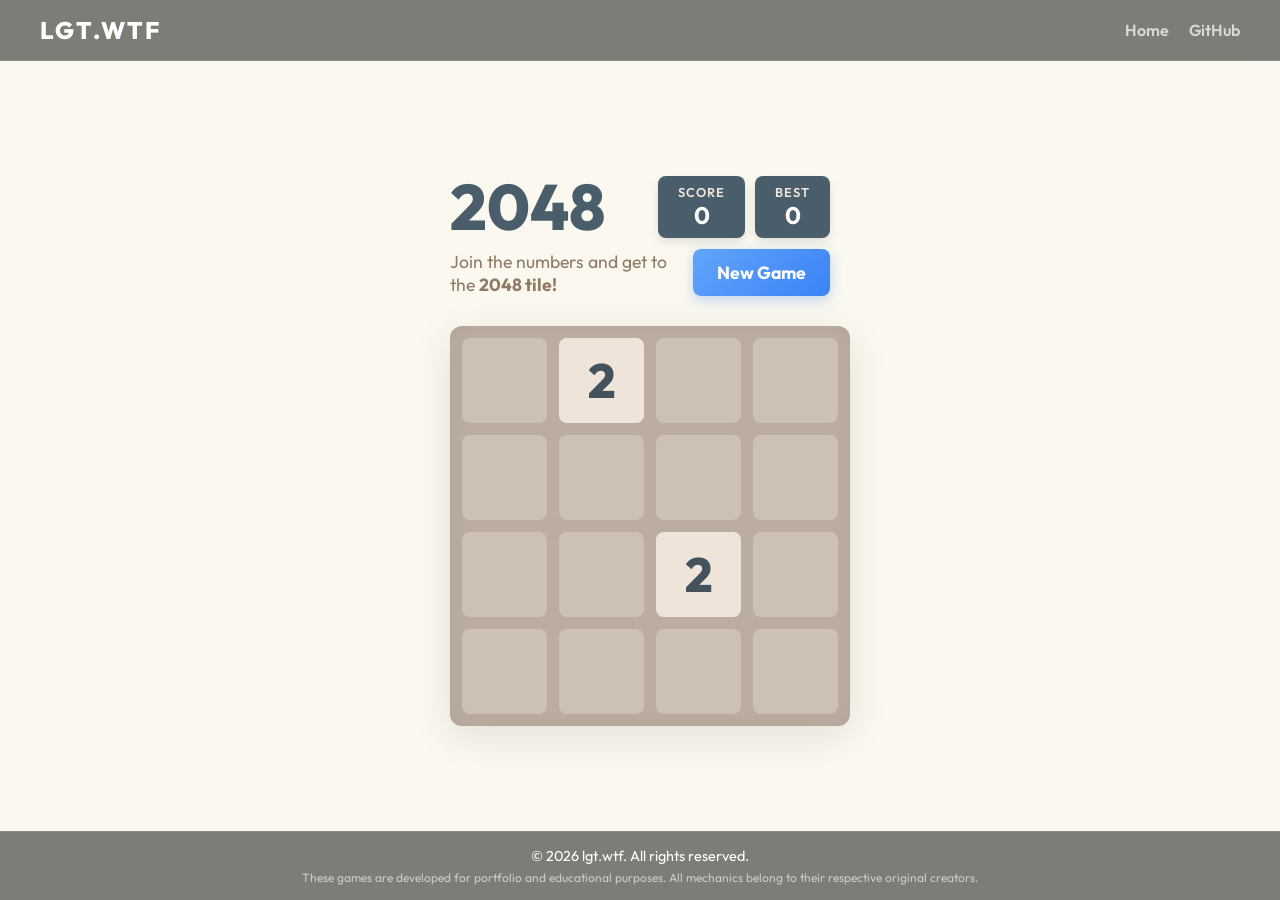
==== game/2048/index.html @ faa3592d "feat: setup scalable LGT Games Portal with Tetris, Hitori, and 2048" ====
<!DOCTYPE html>
<html lang="en">
<head>
    <meta charset="UTF-8">
    <meta name="viewport" content="width=device-width, initial-scale=1.0">
    <title>2048 Vibrant</title>
    <link href="https://fonts.googleapis.com/css2?family=Outfit:wght@400;600;700;800&display=swap" rel="stylesheet">
    <link rel="stylesheet" href="style.css">
</head>
<body>
    <div class="container">
        <header>
            <div class="header-top">
                <h1 class="title">2048</h1>
                <div class="scores">
                    <div class="score-box">
                        <span class="score-label">SCORE</span>
                        <span id="score" class="score-value">0</span>
                    </div>
                    <div class="score-box">
                        <span class="score-label">BEST</span>
                        <span id="best-score" class="score-value">0</span>
                    </div>
                </div>
            </div>
            <div class="header-bottom">
                <p class="desc">Join the numbers and get to the <strong>2048 tile!</strong></p>
                <button id="restart-btn" class="primary-btn">New Game</button>
            </div>
        </header>

        <main class="game-container">
            <div class="grid-bg" id="grid-bg">
                <!-- Injected by JS -->
            </div>
            <div class="tile-container" id="tile-container">
                <!-- Tiles injected by JS -->
            </div>
            <div class="game-message hidden" id="game-message">
                <h2 id="msg-text">Game Over!</h2>
                <div class="msg-actions">
                    <button id="retry-btn" class="primary-btn">Try again</button>
                    <button class="primary-btn hidden" id="keep-playing-btn">Keep going</button>
                </div>
            </div>
        </main>
    </div>

    <script src="js/game.js"></script>
    <script src="/shared/layout.js"></script>
</body>
</html>
---- game/2048/style.css ----
:root {
    --bg-color: #faf8ef;
    --text-dark: #43525d;
    --text-light: #ffffff;
    
    --grid-bg: #bbada0;
    --cell-empty: rgba(238, 228, 218, 0.35);
    
    --board-size: 400px;
    --cell-size: 85px;
    --gap-size: 12px;
}

* {
    box-sizing: border-box;
    margin: 0;
    padding: 0;
    user-select: none;
    font-family: 'Outfit', sans-serif;
}

body {
    background-color: var(--bg-color);
    color: var(--text-dark);
    display: flex;
    justify-content: center;
    align-items: center;
    min-height: 100vh;
    touch-action: none; /* Prevent scrolling down on mobile swipes */
}

.container {
    width: var(--board-size);
    display: flex;
    flex-direction: column;
    gap: 30px;
    padding: 10px;
}

/* Header */
.header-top {
    display: flex;
    justify-content: space-between;
    align-items: center;
}

.title {
    font-size: 4rem;
    font-weight: 800;
    color: #4a5d6a;
    line-height: 1;
}

.scores {
    display: flex;
    gap: 10px;
}

.score-box {
    background: #4a5d6a;
    padding: 8px 20px;
    border-radius: 8px;
    display: flex;
    flex-direction: column;
    align-items: center;
    color: white;
    box-shadow: 0 4px 10px rgba(0,0,0,0.1);
}

.score-label {
    font-size: 0.8rem;
    font-weight: 600;
    letter-spacing: 1px;
    color: #eee4da;
    text-transform: uppercase;
}

.score-value {
    font-size: 1.5rem;
    font-weight: 700;
}

.header-bottom {
    display: flex;
    justify-content: space-between;
    align-items: flex-end;
    margin-top: 10px;
}

.desc {
    font-size: 1.1rem;
    color: #8f7a66;
    max-width: 60%;
}

.primary-btn {
    background: linear-gradient(135deg, #60a5fa 0%, #3b82f6 100%);
    color: white;
    border: none;
    border-radius: 8px;
    padding: 12px 24px;
    font-size: 1.1rem;
    font-weight: 700;
    cursor: pointer;
    box-shadow: 0 4px 12px rgba(59, 130, 246, 0.3);
    transition: transform 0.1s, box-shadow 0.1s;
}

.primary-btn:hover {
    transform: translateY(-2px);
    box-shadow: 0 6px 16px rgba(59, 130, 246, 0.4);
}
.primary-btn:active {
    transform: translateY(0);
}

/* Game Area */
.game-container {
    position: relative;
    background: var(--grid-bg);
    padding: var(--gap-size);
    border-radius: 12px;
    width: var(--board-size);
    height: var(--board-size);
    box-shadow: inset 0 0 20px rgba(0,0,0,0.05), 0 10px 40px rgba(0,0,0,0.1);
}

.grid-bg {
    display: grid;
    grid-template-columns: repeat(4, 1fr);
    grid-template-rows: repeat(4, 1fr);
    gap: var(--gap-size);
    width: 100%;
    height: 100%;
}

.grid-cell {
    background: var(--cell-empty);
    border-radius: 8px;
    width: 100%;
    height: 100%;
}

.tile-container {
    position: absolute;
    top: var(--gap-size);
    left: var(--gap-size);
    width: 100%;
    height: 100%;
    z-index: 10;
}

.tile {
    position: absolute;
    width: var(--cell-size);
    height: var(--cell-size);
    border-radius: 8px;
    display: flex;
    justify-content: center;
    align-items: center;
    font-weight: 800;
    font-size: 2.8rem;
    color: var(--text-light);
    /* The sliding animation happens on the root wrapper */
    transition: transform 150ms ease-in-out;
    transform-origin: center;
}

.tile-inner {
    width: 100%;
    height: 100%;
    border-radius: 8px;
    display: flex;
    justify-content: center;
    align-items: center;
    animation: appear 200ms ease-out forwards;
}

.tile.merged .tile-inner {
    animation: pop 200ms ease-in-out forwards;
}

@keyframes appear {
    0% { transform: scale(0); opacity: 0; }
    100% { transform: scale(1); opacity: 1; }
}

@keyframes pop {
    0% { transform: scale(1); }
    50% { transform: scale(1.15); }
    100% { transform: scale(1); }
}

/* Tile Gradients & Styling */
.tile-2 .tile-inner { background: #eee4da; color: var(--text-dark); font-size: 3rem;}
.tile-4 .tile-inner { background: #ede0c8; color: var(--text-dark); font-size: 3rem;}
.tile-8 .tile-inner { background: linear-gradient(135deg, #f2b179 0%, #f59563 100%); font-size: 3rem; box-shadow: 0 4px 10px rgba(242, 177, 121, 0.4);}
.tile-16 .tile-inner { background: linear-gradient(135deg, #f59563 0%, #ec674c 100%); font-size: 2.8rem; box-shadow: 0 4px 10px rgba(236, 103, 76, 0.4);}
.tile-32 .tile-inner { background: linear-gradient(135deg, #f67c5f 0%, #f1604a 100%); font-size: 2.8rem; box-shadow: 0 4px 10px rgba(246, 124, 95, 0.4);}
.tile-64 .tile-inner { background: linear-gradient(135deg, #f65e3b 0%, #eb4121 100%); font-size: 2.8rem; box-shadow: 0 4px 10px rgba(246, 94, 59, 0.4);}
.tile-128 .tile-inner { background: linear-gradient(135deg, #edcf72 0%, #edc22e 100%); font-size: 2.4rem; box-shadow: 0 0 30px 10px rgba(243, 215, 116, 0.4), inset 0 0 0 1px rgba(255,255,255,0.2);}
.tile-256 .tile-inner { background: linear-gradient(135deg, #edcc61 0%, #ebba0a 100%); font-size: 2.4rem; box-shadow: 0 0 30px 10px rgba(243, 215, 116, 0.5), inset 0 0 0 1px rgba(255,255,255,0.2);}
.tile-512 .tile-inner { background: linear-gradient(135deg, #edc850 0%, #e8ae0f 100%); font-size: 2.4rem; box-shadow: 0 0 30px 10px rgba(243, 215, 116, 0.6), inset 0 0 0 1px rgba(255,255,255,0.2);}
.tile-1024 .tile-inner { background: linear-gradient(135deg, #edc53f 0%, #e6a014 100%); font-size: 2rem; box-shadow: 0 0 30px 10px rgba(243, 215, 116, 0.7), inset 0 0 0 1px rgba(255,255,255,0.2);}
.tile-2048 .tile-inner { background: linear-gradient(135deg, #edc22e 0%, #d88902 100%); font-size: 2rem; box-shadow: 0 0 30px 10px rgba(243, 215, 116, 0.8), inset 0 0 0 1px rgba(255,255,255,0.2);}
.tile-super .tile-inner { background: linear-gradient(135deg, #3c3a32 0%, #201f18 100%); font-size: 1.8rem; box-shadow: 0 4px 10px rgba(60, 58, 50, 0.8);}

/* Message Overlay */
.game-message {
    position: absolute;
    top: 0; left: 0; right: 0; bottom: 0;
    background: rgba(238, 228, 218, 0.73);
    backdrop-filter: blur(4px);
    z-index: 100;
    display: flex;
    flex-direction: column;
    justify-content: center;
    align-items: center;
    border-radius: 12px;
    animation: fadeIn 300ms ease;
    gap: 20px;
}

.game-message.hidden {
    display: none;
}

.game-message h2 {
    font-size: 4rem;
    font-weight: 800;
    color: #4a5d6a;
    line-height: 1;
    text-shadow: 0 4px 10px rgba(0,0,0,0.1);
}

.game-message .msg-actions {
    display: flex;
    gap: 15px;
}
.game-message .msg-actions .hidden {
    display: none;
}

@media (max-width: 450px) {
    :root {
        --board-size: 310px;
        --cell-size: 61px;
        --gap-size: 10px;
    }
    .title { font-size: 3rem; }
    .desc { font-size: 1rem; max-width: 60%; }
    .game-message h2 { font-size: 3rem; }
    .tile { font-size: 2rem; }
    .tile-128 .tile-inner, .tile-256 .tile-inner, .tile-512 .tile-inner { font-size: 1.6rem; }
    .tile-1024 .tile-inner, .tile-2048 .tile-inner { font-size: 1.4rem; }
    .primary-btn { padding: 10px 18px; font-size: 1rem; }
}
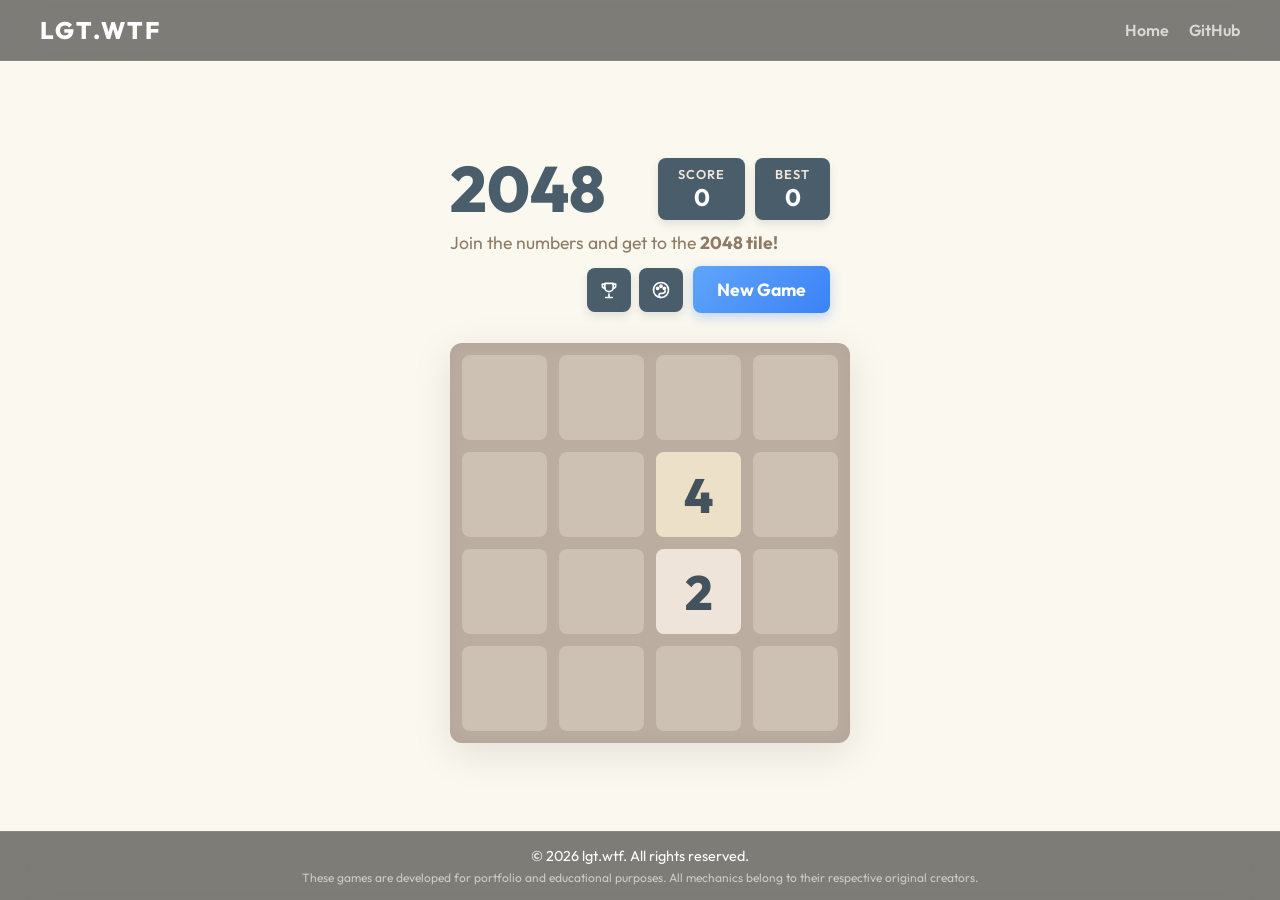
==== commit 89d2264c: "feat: shared theme picker and local score records for all games Adds shared/lgt-kit.{js,css}: a them" ====
--- a/game/2048/index.html
+++ b/game/2048/index.html
@@ -2,6 +2,7 @@
 <html lang="en">
 <head>
     <meta charset="UTF-8">
+    <meta name="version" content="1.1.0">
     <meta name="viewport" content="width=device-width, initial-scale=1.0">
     <title>2048 Vibrant</title>
     <link href="https://fonts.googleapis.com/css2?family=Outfit:wght@400;600;700;800&display=swap" rel="stylesheet">
@@ -25,7 +26,10 @@
             </div>
             <div class="header-bottom">
                 <p class="desc">Join the numbers and get to the <strong>2048 tile!</strong></p>
-                <button id="restart-btn" class="primary-btn">New Game</button>
+                <div class="actions">
+                    <span data-lgt-kit></span>
+                    <button id="restart-btn" class="primary-btn">New Game</button>
+                </div>
             </div>
         </header>
 
@@ -38,6 +42,7 @@
             </div>
             <div class="game-message hidden" id="game-message">
                 <h2 id="msg-text">Game Over!</h2>
+                <p id="msg-sub" class="msg-sub hidden"></p>
                 <div class="msg-actions">
                     <button id="retry-btn" class="primary-btn">Try again</button>
                     <button class="primary-btn hidden" id="keep-playing-btn">Keep going</button>
@@ -46,6 +51,7 @@
         </main>
     </div>
 
+    <script src="/shared/lgt-kit.js"></script>
     <script src="js/game.js"></script>
     <script src="/shared/layout.js"></script>
 </body>
--- a/game/2048/style.css
+++ b/game/2048/style.css
@@ -9,6 +9,11 @@
     --board-size: 400px;
     --cell-size: 85px;
     --gap-size: 12px;
+
+    --font: 'Outfit', sans-serif;
+    /* kit (theme menu / records panel) in the original palette */
+    --kit-surface: #faf8ef; --kit-surface2: #eee4da; --kit-text: #43525d; --kit-muted: #8f7a66;
+    --kit-border: #d8ccbf; --kit-accent: #3b82f6; --kit-good: #3b9a6b; --kit-shadow: 0 14px 44px rgba(67, 82, 93, 0.25);
 }
 
 * {
@@ -16,7 +21,7 @@
     margin: 0;
     padding: 0;
     user-select: none;
-    font-family: 'Outfit', sans-serif;
+    font-family: var(--font);
 }
 
 body {
@@ -85,12 +90,30 @@
     justify-content: space-between;
     align-items: flex-end;
     margin-top: 10px;
-}
+    flex-wrap: wrap;
+    gap: 12px 10px;
+}
+
+.actions {
+    display: flex;
+    align-items: center;
+    gap: 10px;
+    margin-left: auto;
+}
+
+/* kit buttons (records / theme) in the original look: same slate as the score boxes */
+.actions .lgt-btn {
+    width: 44px; height: 44px;
+    background: #4a5d6a; color: #fff; border: none; border-radius: 8px;
+    box-shadow: 0 4px 10px rgba(0,0,0,0.1);
+}
+.actions .lgt-btn svg { width: 20px; height: 20px; }
+.actions .lgt-btn:hover { border-color: transparent; background: #5b707e; }
 
 .desc {
     font-size: 1.1rem;
     color: #8f7a66;
-    max-width: 60%;
+    max-width: none;
 }
 
 .primary-btn {
@@ -221,6 +244,15 @@
     gap: 20px;
 }
 
+.game-message .msg-sub {
+    margin-top: -6px;
+    font-size: 1.3rem;
+    font-weight: 700;
+    color: #8f7a66;
+}
+.game-message .msg-sub.is-best { color: #e8590c; }
+.game-message .msg-sub.hidden { display: none; }
+
 .game-message.hidden {
     display: none;
 }
@@ -244,14 +276,217 @@
 @media (max-width: 450px) {
     :root {
         --board-size: 310px;
-        --cell-size: 61px;
+        --cell-size: 65px; /* (310 - 2*10 - 3*10) / 4; was 61px, which left tiles off-grid */
         --gap-size: 10px;
     }
     .title { font-size: 3rem; }
-    .desc { font-size: 1rem; max-width: 60%; }
+    .desc { font-size: 1rem; max-width: none; }
     .game-message h2 { font-size: 3rem; }
     .tile { font-size: 2rem; }
     .tile-128 .tile-inner, .tile-256 .tile-inner, .tile-512 .tile-inner { font-size: 1.6rem; }
     .tile-1024 .tile-inner, .tile-2048 .tile-inner { font-size: 1.4rem; }
     .primary-btn { padding: 10px 18px; font-size: 1rem; }
-}
+    .actions .lgt-btn { width: 40px; height: 40px; }
+    .actions { gap: 8px; }
+    /* keep five/six-digit scores and 4096+ tiles inside a phone-width layout */
+    .header-top { gap: 8px; }
+    .title { font-size: 2.6rem; }
+    .scores { gap: 6px; min-width: 0; }
+    .score-box { padding: 6px 10px; }
+    .score-value { font-size: 1.15rem; }
+    .score-label { font-size: 0.7rem; }
+    .desc { text-wrap: balance; }
+    .tile-super .tile-inner { font-size: 1.2rem; }
+}
+
+/* =====================================================================
+   Themes (set by /shared/lgt-kit.js on <html data-theme>):
+   original = everything above, unchanged. dark / light = site family look.
+   neo = neubrutalism. Tiles in these themes read --tN (background),
+   --tN-f (number colour) and --tN-s (shadow) so each ramp is one block.
+   ===================================================================== */
+:root[data-theme="dark"],
+:root[data-theme="light"] {
+    --font: ui-rounded, "SF Pro Rounded", system-ui, -apple-system, "PingFang TC", "Noto Sans TC", sans-serif;
+}
+:root[data-theme="dark"] {
+    --bg-color: #0e1016; --text-dark: #e6e8ee;
+    --panel: #161922; --panel2: #1c202b; --border: #262b38; --muted: #8b93a7;
+    --accent: #7c8cff; --accent2: #a78bfa;
+    --grid-bg: var(--panel); --cell-empty: var(--panel2);
+    --kit-surface: #161922; --kit-surface2: #1c202b; --kit-text: #e6e8ee; --kit-muted: #8b93a7;
+    --kit-border: #262b38; --kit-accent: #7c8cff; --kit-good: #3fae7f; --kit-shadow: 0 14px 44px rgba(0,0,0,.5);
+    --t2: #2a2f3d;  --t2-f: #c9cedb;
+    --t4: #383f55;  --t4-f: #e6e8ee;
+    --t8: #1d8585;  --t16: #2a84cc; --t32: #4f5fe0; --t64: #7d55ec; --t128: #ad48cf; --t256: #d8488f;
+    --t512: #f0705f; --t512-f: #1a1020;
+    --t1024: #f5a03f; --t1024-f: #1f1405;
+    --t2048: #f7c948; --t2048-f: #1f1605; --t2048-s: 0 0 24px 4px rgba(247, 201, 72, .45);
+    --tsuper: linear-gradient(135deg, #7c8cff, #a78bfa); --tsuper-s: 0 0 24px 4px rgba(124, 140, 255, .45);
+    --tile-f: #ffffff; --tile-s: 0 2px 0 rgba(0,0,0,.35);
+}
+:root[data-theme="light"] {
+    --bg-color: #eef0f6; --text-dark: #1b2133;
+    --panel: #ffffff; --panel2: #eef0f6; --border: #e1e4ec; --muted: #6b7389;
+    --accent: #4f5bff; --accent2: #8b5cf6;
+    --grid-bg: var(--panel); --cell-empty: var(--panel2);
+    --kit-surface: #ffffff; --kit-surface2: #f2f3f8; --kit-text: #1b2133; --kit-muted: #5f6680; --kit-border: #e1e4ec; --kit-accent: #4f5bff;
+    --t2: #e3e7f5;  --t2-f: #3a4360;
+    --t4: #c9d1f0;  --t4-f: #1b2133;
+    --t8: #7fd6c6;  --t8-f: #0f2b27;
+    --t16: #74b9f2; --t16-f: #0d2238;
+    --t32: #4f5bff; --t64: #7a4fe8; --t128: #b23fc9; --t256: #dd3f7c;
+    --t512: #f2704f; --t512-f: #2a0f05;
+    --t1024: #f6a33b; --t1024-f: #2a1600;
+    --t2048: #f5c518; --t2048-f: #2a1a00; --t2048-s: 0 0 22px 3px rgba(245, 197, 24, .55);
+    --tsuper: #1b2133;
+    --tile-f: #ffffff; --tile-s: 0 2px 0 rgba(27, 33, 51, .12);
+}
+:root[data-theme="neo"] {
+    --font: "Noto Sans TC", "PingFang TC", system-ui, sans-serif;
+    --bg-color: var(--neo-bg); --text-dark: #111;
+    --grid-bg: #fff; --cell-empty: var(--neo-panel2);
+    --t2: #ffffff; --t4: #ffe9c7; --t8: var(--neo-green); --t16: var(--neo-cyan); --t32: var(--neo-orange);
+    --t64: var(--neo-red); --t128: var(--neo-pink);
+    --t256: var(--neo-purple); --t256-f: #fff;
+    --t512: var(--neo-blue);   --t512-f: #fff;
+    --t1024: #111;             --t1024-f: var(--neo-yellow); --t1024-s: 4px 4px 0 var(--neo-pink);
+    --t2048: var(--neo-yellow);
+    --tsuper: #0f8a4f;         --tsuper-f: #fff;
+    --tile-f: #111; --tile-s: 4px 4px 0 #111;
+}
+
+/* --- shared structure for the three new themes --- */
+:root:not([data-theme="original"]) body { transition: background .25s; }
+/* header as wide as the board (the original keeps its 20px-narrower header) */
+:root:not([data-theme="original"]) .container { width: calc(var(--board-size) + 20px); }
+:root:not([data-theme="original"]) .header-top { gap: 10px; }
+:root:not([data-theme="original"]) .score-box { padding: 8px 14px; min-width: 84px; }
+/* bordered boards: shrink padding by the border so cells stay exactly --cell-size */
+:root[data-theme="dark"] .game-container, :root[data-theme="light"] .game-container { padding: calc(var(--gap-size) - 1px); }
+:root[data-theme="dark"] .tile-container, :root[data-theme="light"] .tile-container { top: calc(var(--gap-size) - 1px); left: calc(var(--gap-size) - 1px); }
+:root[data-theme="neo"] .game-container { padding: calc(var(--gap-size) - 3px); }
+:root[data-theme="neo"] .tile-container { top: calc(var(--gap-size) - 3px); left: calc(var(--gap-size) - 3px); }
+/* rounded system font is wider than Outfit */
+:root[data-theme="dark"] .tile-128 .tile-inner, :root[data-theme="dark"] .tile-256 .tile-inner, :root[data-theme="dark"] .tile-512 .tile-inner,
+:root[data-theme="light"] .tile-128 .tile-inner, :root[data-theme="light"] .tile-256 .tile-inner, :root[data-theme="light"] .tile-512 .tile-inner { font-size: 2.1rem; }
+:root[data-theme="dark"] .tile-1024 .tile-inner, :root[data-theme="dark"] .tile-2048 .tile-inner,
+:root[data-theme="light"] .tile-1024 .tile-inner, :root[data-theme="light"] .tile-2048 .tile-inner { font-size: 1.6rem; }
+:root[data-theme="dark"] .tile-super .tile-inner, :root[data-theme="light"] .tile-super .tile-inner { font-size: 1.45rem; }
+:root[data-theme="dark"] .title,
+:root[data-theme="light"] .title { color: var(--text-dark); font-weight: 800; letter-spacing: -1px; }
+:root[data-theme="dark"] .title {
+    background: linear-gradient(135deg, var(--accent), var(--accent2));
+    -webkit-background-clip: text; background-clip: text; color: transparent;
+}
+:root[data-theme="dark"] .score-box,
+:root[data-theme="light"] .score-box {
+    background: var(--panel); border: 1px solid var(--border); border-radius: 12px; box-shadow: none;
+}
+:root[data-theme="dark"] .score-label,
+:root[data-theme="light"] .score-label { color: var(--muted); }
+:root[data-theme="dark"] .score-value,
+:root[data-theme="light"] .score-value { color: var(--text-dark); font-variant-numeric: tabular-nums; }
+:root[data-theme="dark"] .desc,
+:root[data-theme="light"] .desc { color: var(--muted); }
+:root[data-theme="dark"] .desc strong,
+:root[data-theme="light"] .desc strong { color: var(--text-dark); }
+:root[data-theme="dark"] .primary-btn,
+:root[data-theme="light"] .primary-btn {
+    background: linear-gradient(135deg, var(--accent), var(--accent2)); border-radius: 12px; font-weight: 600;
+    box-shadow: 0 4px 14px rgba(124, 140, 255, .3);
+}
+:root[data-theme="dark"] .primary-btn:hover,
+:root[data-theme="light"] .primary-btn:hover { transform: none; filter: brightness(1.08); box-shadow: 0 4px 14px rgba(124, 140, 255, .3); }
+:root[data-theme="dark"] .lgt-btn,
+:root[data-theme="light"] .lgt-btn {
+    background: var(--panel); color: var(--text-dark); border: 1px solid var(--border); border-radius: 12px; box-shadow: none;
+}
+:root[data-theme="dark"] .lgt-btn:hover,
+:root[data-theme="light"] .lgt-btn:hover { border-color: var(--accent); background: var(--panel); }
+:root[data-theme="dark"] .game-container,
+:root[data-theme="light"] .game-container {
+    border-radius: 16px; border: 1px solid var(--border); box-shadow: 0 10px 40px rgba(0,0,0,.45);
+}
+:root[data-theme="light"] .game-container { box-shadow: 0 10px 40px rgba(30, 40, 80, .12); }
+:root[data-theme="dark"] .grid-cell,
+:root[data-theme="light"] .grid-cell { border-radius: 10px; }
+:root[data-theme="dark"] .game-message { background: rgba(14, 16, 22, .78); }
+:root[data-theme="light"] .game-message { background: rgba(238, 240, 246, .8); }
+:root[data-theme="dark"] .game-message h2,
+:root[data-theme="light"] .game-message h2 { color: var(--text-dark); text-shadow: none; font-size: 3rem; }
+:root[data-theme="dark"] .game-message .msg-sub,
+:root[data-theme="light"] .game-message .msg-sub { color: var(--muted); }
+:root[data-theme="dark"] .game-message .msg-sub.is-best { color: #ffb454; }
+:root[data-theme="light"] .game-message .msg-sub.is-best { color: #c77700; }
+
+/* tiles: one rule set, colours from the ramp tokens */
+:root:not([data-theme="original"]) .tile { color: var(--tile-f); }
+:root:not([data-theme="original"]) .tile-inner { border-radius: 10px; font-variant-numeric: tabular-nums; }
+:root:not([data-theme="original"]) .tile-2 .tile-inner { background: var(--t2); color: var(--t2-f, var(--tile-f)); box-shadow: var(--t2-s, var(--tile-s)); }
+:root:not([data-theme="original"]) .tile-4 .tile-inner { background: var(--t4); color: var(--t4-f, var(--tile-f)); box-shadow: var(--t4-s, var(--tile-s)); }
+:root:not([data-theme="original"]) .tile-8 .tile-inner { background: var(--t8); color: var(--t8-f, var(--tile-f)); box-shadow: var(--t8-s, var(--tile-s)); }
+:root:not([data-theme="original"]) .tile-16 .tile-inner { background: var(--t16); color: var(--t16-f, var(--tile-f)); box-shadow: var(--t16-s, var(--tile-s)); }
+:root:not([data-theme="original"]) .tile-32 .tile-inner { background: var(--t32); color: var(--t32-f, var(--tile-f)); box-shadow: var(--t32-s, var(--tile-s)); }
+:root:not([data-theme="original"]) .tile-64 .tile-inner { background: var(--t64); color: var(--t64-f, var(--tile-f)); box-shadow: var(--t64-s, var(--tile-s)); }
+:root:not([data-theme="original"]) .tile-128 .tile-inner { background: var(--t128); color: var(--t128-f, var(--tile-f)); box-shadow: var(--t128-s, var(--tile-s)); }
+:root:not([data-theme="original"]) .tile-256 .tile-inner { background: var(--t256); color: var(--t256-f, var(--tile-f)); box-shadow: var(--t256-s, var(--tile-s)); }
+:root:not([data-theme="original"]) .tile-512 .tile-inner { background: var(--t512); color: var(--t512-f, var(--tile-f)); box-shadow: var(--t512-s, var(--tile-s)); }
+:root:not([data-theme="original"]) .tile-1024 .tile-inner { background: var(--t1024); color: var(--t1024-f, var(--tile-f)); box-shadow: var(--t1024-s, var(--tile-s)); }
+:root:not([data-theme="original"]) .tile-2048 .tile-inner { background: var(--t2048); color: var(--t2048-f, var(--tile-f)); box-shadow: var(--t2048-s, var(--tile-s)); }
+:root:not([data-theme="original"]) .tile-super .tile-inner { background: var(--tsuper); color: var(--tsuper-f, var(--tile-f)); box-shadow: var(--tsuper-s, var(--tile-s)); }
+
+/* --- neubrutalism --- */
+:root[data-theme="neo"] .title,
+:root[data-theme="neo"] .score-value,
+:root[data-theme="neo"] .primary-btn,
+:root[data-theme="neo"] .game-message h2,
+:root[data-theme="neo"] .tile-inner { font-family: var(--neo-font); font-weight: 400; }
+:root[data-theme="neo"] .title { color: #111; text-shadow: 4px 4px 0 #fff; letter-spacing: -1px; }
+:root[data-theme="neo"] .score-box {
+    background: #fff; color: #111; border: 3px solid #111; border-radius: 10px; box-shadow: 4px 4px 0 #111; padding: 6px 16px;
+}
+:root[data-theme="neo"] .score-box + .score-box { background: var(--neo-yellow); }
+:root[data-theme="neo"] .score-label { color: #111; font-weight: 800; }
+:root[data-theme="neo"] .desc { color: #111; font-weight: 600; }
+:root[data-theme="neo"] .primary-btn {
+    background: var(--neo-yellow); color: #111; border: 3px solid #111; border-radius: 8px; box-shadow: 4px 4px 0 #111;
+    transition: transform .08s, box-shadow .08s;
+}
+:root[data-theme="neo"] .primary-btn:hover { transform: translate(-1px, -1px); box-shadow: 5px 5px 0 #111; }
+:root[data-theme="neo"] .primary-btn:active { transform: translate(2px, 2px); box-shadow: 2px 2px 0 #111; }
+:root[data-theme="neo"] .lgt-btn { width: 44px; height: 44px; }
+:root[data-theme="neo"] .game-container { border: 3px solid #111; border-radius: 14px; box-shadow: 8px 8px 0 #111; }
+:root[data-theme="neo"] .grid-cell { border: 2px dashed rgba(17, 17, 17, .22); border-radius: 8px; }
+:root[data-theme="neo"] .tile-inner { border: 3px solid #111; border-radius: 8px; }
+:root[data-theme="neo"] { --t2048-s: 6px 6px 0 #111; --tsuper-s: 6px 6px 0 #111; }
+:root[data-theme="neo"] .tile-2 .tile-inner, :root[data-theme="neo"] .tile-4 .tile-inner, :root[data-theme="neo"] .tile-8 .tile-inner { font-size: 2.6rem; }
+:root[data-theme="neo"] .tile-16 .tile-inner, :root[data-theme="neo"] .tile-32 .tile-inner, :root[data-theme="neo"] .tile-64 .tile-inner { font-size: 2.2rem; }
+:root[data-theme="neo"] .tile-128 .tile-inner, :root[data-theme="neo"] .tile-256 .tile-inner, :root[data-theme="neo"] .tile-512 .tile-inner { font-size: 1.7rem; }
+:root[data-theme="neo"] .tile-1024 .tile-inner, :root[data-theme="neo"] .tile-2048 .tile-inner { font-size: 1.45rem; }
+:root[data-theme="neo"] .tile-super .tile-inner { font-size: 1.3rem; }
+:root[data-theme="neo"] .game-message { background: rgba(201, 184, 255, .9); backdrop-filter: none; -webkit-backdrop-filter: none; border-radius: 11px; }
+:root[data-theme="neo"] .game-message h2 { color: #111; text-shadow: 4px 4px 0 #fff; font-size: 3rem; }
+:root[data-theme="neo"] .game-message .msg-sub { color: #111; background: #fff; border: 3px solid #111; border-radius: 8px; padding: 2px 12px; box-shadow: 3px 3px 0 #111; }
+:root[data-theme="neo"] .game-message .msg-sub.is-best { background: var(--neo-green); }
+
+@media (max-width: 450px) {
+    :root[data-theme="dark"] .tile-inner, :root[data-theme="light"] .tile-inner { font-size: 2.3rem !important; }
+    :root[data-theme="dark"] .tile-16 .tile-inner, :root[data-theme="dark"] .tile-32 .tile-inner, :root[data-theme="dark"] .tile-64 .tile-inner,
+    :root[data-theme="light"] .tile-16 .tile-inner, :root[data-theme="light"] .tile-32 .tile-inner, :root[data-theme="light"] .tile-64 .tile-inner { font-size: 2rem !important; }
+    :root[data-theme="dark"] .tile-128 .tile-inner, :root[data-theme="dark"] .tile-256 .tile-inner, :root[data-theme="dark"] .tile-512 .tile-inner,
+    :root[data-theme="light"] .tile-128 .tile-inner, :root[data-theme="light"] .tile-256 .tile-inner, :root[data-theme="light"] .tile-512 .tile-inner { font-size: 1.55rem !important; }
+    :root[data-theme="dark"] .tile-1024 .tile-inner, :root[data-theme="dark"] .tile-2048 .tile-inner,
+    :root[data-theme="light"] .tile-1024 .tile-inner, :root[data-theme="light"] .tile-2048 .tile-inner { font-size: 1.2rem !important; }
+    :root[data-theme="dark"] .tile-super .tile-inner, :root[data-theme="light"] .tile-super .tile-inner { font-size: 1.1rem !important; }
+    :root:not([data-theme="original"]) .score-box { padding: 6px 10px; min-width: 64px; }
+    :root[data-theme="neo"] .score-box { padding: 3px 8px; }
+    :root[data-theme="neo"] .title { font-size: 2.3rem; text-shadow: 3px 3px 0 #fff; }
+    :root[data-theme="neo"] .tile-2 .tile-inner, :root[data-theme="neo"] .tile-4 .tile-inner, :root[data-theme="neo"] .tile-8 .tile-inner { font-size: 2rem; }
+    :root[data-theme="neo"] .tile-16 .tile-inner, :root[data-theme="neo"] .tile-32 .tile-inner, :root[data-theme="neo"] .tile-64 .tile-inner { font-size: 1.65rem; }
+    :root[data-theme="neo"] .tile-128 .tile-inner, :root[data-theme="neo"] .tile-256 .tile-inner, :root[data-theme="neo"] .tile-512 .tile-inner { font-size: 1.25rem; }
+    :root[data-theme="neo"] .tile-1024 .tile-inner, :root[data-theme="neo"] .tile-2048 .tile-inner { font-size: 1.05rem; }
+    :root[data-theme="neo"] .tile-super .tile-inner { font-size: .95rem; }
+    :root[data-theme="neo"] .lgt-btn { width: 40px; height: 40px; }
+    :root[data-theme="dark"] .game-message h2, :root[data-theme="light"] .game-message h2, :root[data-theme="neo"] .game-message h2 { font-size: 2.4rem; }
+}
